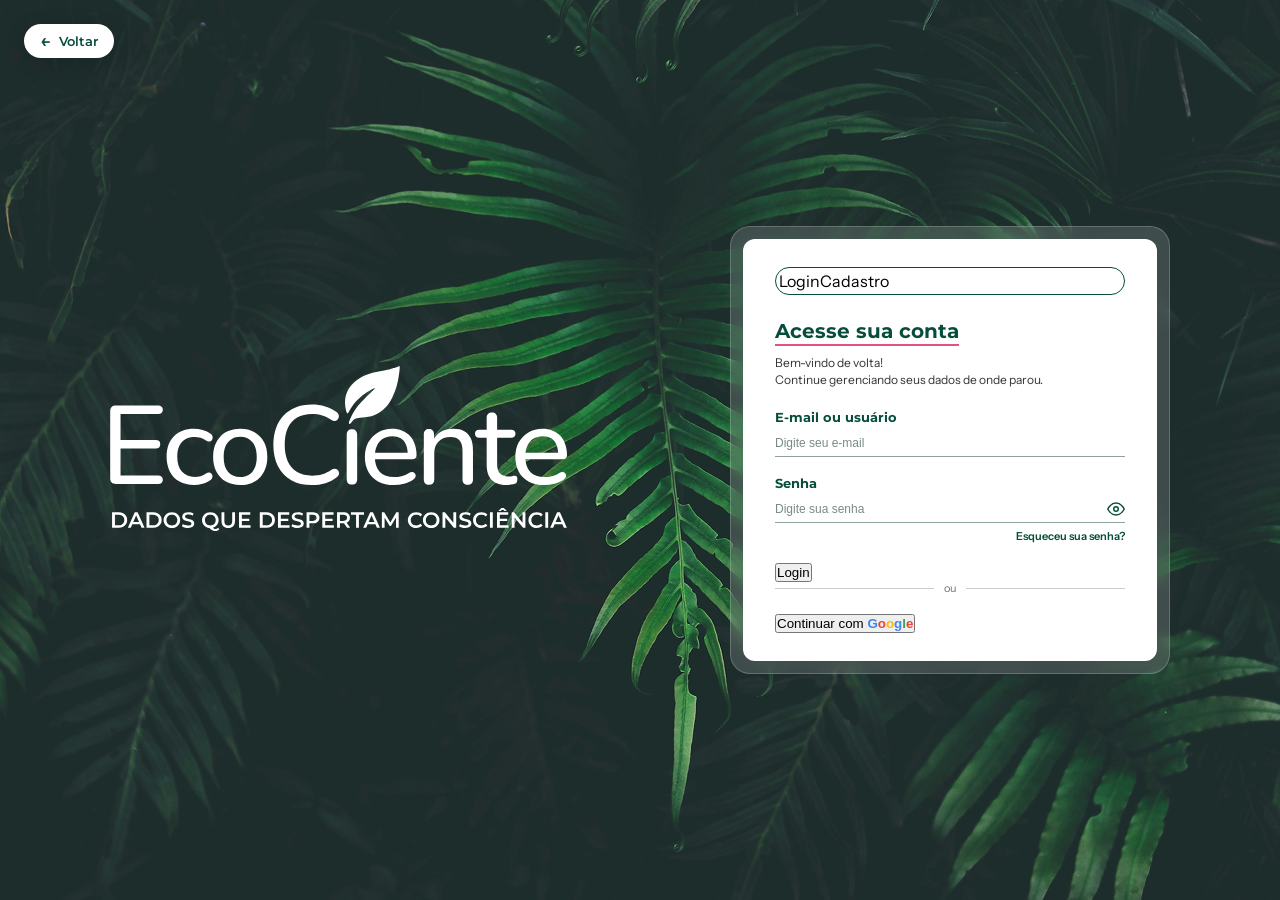
==== cadastro_login.html @ 6b7e90a7 "feat: Adiciona tela de login e cadastro" ====
<!DOCTYPE html>
<html lang="pt-BR">
<head>
    <meta charset="UTF-8">
    <meta name="viewport" content="width=device-width, initial-scale=1.0">
    <title>EcoCiente - Login</title>
    <link rel="icon" href="assets/favicon.png">
    <link rel="preconnect" href="https://fonts.googleapis.com">
    <link rel="preconnect" href="https://fonts.gstatic.com" crossorigin>
    <link href="https://fonts.googleapis.com/css2?family=Instrument+Sans:ital,wght@0,400..700;1,400..700&display=swap" rel="stylesheet">
    <link href="https://fonts.googleapis.com/css2?family=Montserrat:wght@400;500;600;700&display=swap" rel="stylesheet">

    <style>
        * {
            box-sizing: border-box;
            margin: 0;
            padding: 0;
        }

        body {
            background-image: url('assets/tela-fundo-login.png');
            background-size: cover;
            background-position: center;
            min-height: 100vh;
            display: flex;
            justify-content: center;
            align-items: center;
            font-family: 'Instrument Sans', sans-serif;
        }

        .container {
            display: grid;
            grid-template-columns: 1fr 1fr;
            gap: 40px;
            width: 100%;
            max-width: 1100px;
            padding: 20px;
            align-items: center;
        }

        .logotipo img {
            max-width: 100%;
            height: auto;
            display: block;
        }

        .card-wrapper {
            background: rgba(255, 255, 255, 0.15);
            backdrop-filter: blur(8px);
            padding: 12px;
            border-radius: 20px;
            border: 1px solid rgba(255, 255, 255, 0.2);
            justify-self: end;
            width: 100%;
            max-width: 440px;
        }

        .container-login {
            position: relative;
            background-color: #ffffff;
            border-radius: 12px;
            padding: 28px 32px;
            width: 100%;
        }


        .aba-radio,
        .ver-senha {
            position: absolute;
            width: 1px;
            height: 1px;
            overflow: hidden;
            clip: rect(0 0 0 0);
            white-space: nowrap;
            opacity: 0;
        }

        .tabs {
            display: flex;
            width: 100%;
            background-color: #ffffff;
            border: 1px solid #064E3B;
            padding: 3px;
            border-radius: 50px;
            margin-bottom: 24px;
        }

        .tab-botao {
            flex: 1;
            padding: 7px 12px;
            border-radius: 50px;
            color: #064E3B;
            font-family: 'Montserrat', sans-serif;
            font-weight: 600;
            font-size: 13px;
            cursor: pointer;
            text-align: center;
            user-select: none;
            transition: all 0.25s ease;
        }

        #aba-login:checked ~ .tabs .tab-botao[for="aba-login"],
        #aba-cadastro:checked ~ .tabs .tab-botao[for="aba-cadastro"] {
            background-color: #064E3B;
            color: #ffffff;
        }

        #aba-login:focus-visible ~ .tabs .tab-btn[for="aba-login"],
        #aba-cadastro:focus-visible ~ .tabs .tab-btn[for="aba-cadastro"] {
            outline: 2px solid #E05282;
            outline-offset: -2px;
        }

        .painel {
            display: none;
        }

        #aba-login:checked ~ .painel-login,
        #aba-cadastro:checked ~ .painel-cadastro {
            display: block;
            animation: aparecer 0.3s ease;
        }

        @keyframes aparecer {
            from { opacity: 0; transform: translateY(6px); }
            to   { opacity: 1; transform: translateY(0); }
        }

        .titulo-container {
            margin-bottom: 12px;
        }

        .titulo-padrao {
            color: #064E3B;
            font-family: 'Montserrat', sans-serif;
            font-weight: 700;
            font-size: 20px;
            display: inline-block;
            position: relative;
        }

        .titulo-padrao::after {
            content: '';
            position: absolute;
            left: 0;
            bottom: -3px;
            width: 100%;
            height: 2px;
            background-color: #E05282;
        }

        .subtitulo {
            font-size: 12px;
            color: #333333;
            line-height: 1.4;
            margin-bottom: 20px;
        }

        .form-group {
            margin-bottom: 18px;
            position: relative;
        }

        .form-group label {
            display: block;
            color: #064E3B;
            font-family: 'Montserrat', sans-serif;
            font-weight: 700;
            font-size: 13px;
            margin-bottom: 4px;
        }

        .form-row {
            display: grid;
            grid-template-columns: 1fr 1fr;
            gap: 16px;
        }

        .input-wrapper {
            position: relative;
            display: flex;
            align-items: center;
        }

        .input-field {
            width: 100%;
            border: none;
            border-bottom: 1.5px solid #8FA29A;
            padding: 6px 0;
            font-size: 13px;
            color: #333;
            outline: none;
            background: transparent;
        }

        .input-field::placeholder {
            color: #7A8B84;
            font-size: 12px;
        }

        .input-field:focus {
            border-bottom-color: #064E3B;
        }

        .campo-senha {
            -webkit-text-security: disc;
        }

        .form-group:has(.ver-senha:checked) .campo-senha {
            -webkit-text-security: none;
        }


        .form-group .toggle-password {
            position: absolute;
            right: 0;
            margin-bottom: 0;
            cursor: pointer;
            color: #064E3B;
            display: flex;
            align-items: center;
        }

        .toggle-password .risco {
            display: none;
        }

        .form-group:has(.ver-senha:checked) .toggle-password .risco {
            display: inline;
        }

        .ver-senha:focus-visible + .toggle-password {
            outline: 2px solid #E05282;
            outline-offset: 2px;
            border-radius: 4px;
        }

        .input-wrapper:has(.toggle-password) .input-field {
            padding-right: 24px;
        }

        .forgot-password {
            display: block;
            text-align: right;
            font-size: 11px;
            color: #064E3B;
            font-weight: 600;
            text-decoration: none;
            margin-top: 6px;
        }

        .forgot-password:hover {
            text-decoration: underline;
        }

        .botao-submit {
            width: 100%;
            background-color: #064E3B;
            color: white;
            border: none;
            padding: 10px;
            border-radius: 6px;
            font-family: 'Montserrat', sans-serif;
            font-weight: 600;
            font-size: 14px;
            cursor: pointer;
            margin-top: 16px;
            margin-bottom: 16px;
        }

        .divider {
            display: flex;
            align-items: center;
            text-align: center;
            color: #717171;
            font-size: 11px;
            margin-bottom: 16px; 
        }

        .divider::before,
        .divider::after {
            content: '';
            flex: 1;
            border-bottom: 1px solid #ccc;
        }

        .divider span {
            padding: 0 10px;
            position: relative;
            top: -1px;
        }

        .botao-google {
            width: 100%;
            background-color: #ffffff;
            border: 1px solid #ccc;
            padding: 8px;
            border-radius: 6px;
            font-family: 'Montserrat', sans-serif;
            font-weight: 600;
            font-size: 12px;
            color: #333;
            cursor: pointer;
            display: flex;
            align-items: center;
            justify-content: center;
            gap: 6px;
        }

        .google-text-g { color: #4285F4; }
        .google-text-o1 { color: #EA4335; }
        .google-text-o2 { color: #FBBC05; }
        .google-text-g2 { color: #4285F4; }
        .google-text-l { color: #34A853; }
        .google-text-e { color: #EA4335; }

        .botao-voltar {
            position: absolute;
            top: 24px;
            left: 24px;
            display: inline-flex;
            align-items: center;
            gap: 8px;
            background-color: #ffffff;
            color: #064E3B;
            padding: 8px 16px;
            border-radius: 50px;
            font-family: 'Montserrat', sans-serif;
            font-weight: 600;
            font-size: 13px;
            text-decoration: none;
            box-shadow: 0 4px 20px rgba(0, 0, 0, 0.15);
            transition: background-color 0.2s ease;
        }

        .botao-voltar:hover {
            background-color: #DFEADE;
        }

        .botao-voltar:focus-visible {
            outline: 2px solid #E05282;
            outline-offset: 2px;
        }

        .botao-voltar .seta {
            font-size: 18px;
            line-height: 1;
        }

        @media (max-width: 900px) {
            body {
                align-items: flex-start;
                padding: 72px 16px 24px;
            }

            .botao-voltar {
                top: 16px;
                left: 16px;
            }

            .container {
                grid-template-columns: minmax(0, 1fr);
                gap: 24px;
                max-width: 520px;
                margin: auto;
            }

            .logotipo img {
                width: min(260px, 70%);
                margin: 0 auto;
            }

            .card-wrapper {
                justify-self: center;
            }

            .form-row {
                grid-template-columns: minmax(0, 1fr);
                gap: 18px;
            }
        }

        @media (max-width: 700px) {
            body {
                padding: 64px 12px 16px;
            }

            .botao-voltar {
                top: 12px;
                left: 12px;
            }

            .container {
                gap: 18px;
                padding: 0;
            }

            .logotipo img {
                width: min(220px, 65%);
            }

            .card-wrapper {
                padding: 8px;
                border-radius: 16px;
            }

            .container-login {
                padding: 24px 20px;
            }

            .input-field {
                font-size: 16px;
            }

            .input-field::placeholder {
                font-size: 14px;
            }

            .btn-submit,
            .btn-google {
                min-height: 44px;
            }
        }

    </style>
</head>
<body>

    <a href="index.html" class="botao-voltar" aria-label="Voltar para a página inicial">
        <span class="seta" aria-hidden="true">&larr;</span>
        <span>Voltar</span>
    </a>

    <div class="container">

        <div class="logotipo">
            <img src="assets/logotipo-login.svg" alt="EcoCiente">
        </div>

        <div class="card-wrapper">
            <div class="container-login">

                <input type="radio" name="aba" id="aba-login" class="aba-radio" checked>
                <input type="radio" name="aba" id="aba-cadastro" class="aba-radio">

                <div class="tabs">
                    <label for="aba-login" class="tab-btn">Login</label>
                    <label for="aba-cadastro" class="tab-btn">Cadastro</label>
                </div>

                <div class="painel painel-login">

                    <div class="titulo-container">
                        <h3 class="titulo-padrao">Acesse sua conta</h3>
                    </div>
                    <p class="subtitulo">
                        Bem-vindo de volta!<br>
                        Continue gerenciando seus dados de onde parou.
                    </p>

                    <form>
                        <div class="form-group">
                            <label for="email">E-mail ou usuário</label>
                            <div class="input-wrapper">
                                <input class="input-field" type="text" id="email" name="email" placeholder="Digite seu e-mail">
                            </div>
                        </div>

                        <div class="form-group">
                            <label for="senha">Senha</label>
                            <div class="input-wrapper">
                                <input class="input-field campo-senha" type="text" id="senha" name="senha" placeholder="Digite sua senha" autocomplete="off" autocapitalize="off" autocorrect="off" spellcheck="false">

                                <input type="checkbox" id="ver-senha-login" class="ver-senha" aria-label="Mostrar senha">
                                <label for="ver-senha-login" class="toggle-password">
                                    <svg width="18" height="18" viewBox="0 0 24 24" fill="none" stroke="currentColor" stroke-width="2" stroke-linecap="round" stroke-linejoin="round" aria-hidden="true">
                                        <path d="M1 12s4-8 11-8 11 8 11 8-4 8-11 8-11-8-11-8z"></path>
                                        <circle cx="12" cy="12" r="3"></circle>
                                        <line class="risco" x1="2" y1="2" x2="22" y2="22"></line>
                                    </svg>
                                </label>
                            </div>
                            <a href="#" class="forgot-password">Esqueceu sua senha?</a>
                        </div>

                        <button type="submit" class="btn-submit">Login</button>

                        <div class="divider">
                            <span>ou</span>
                        </div>

                        <button type="button" class="btn-google">
                            Continuar com
                            <span>
                                <strong class="google-text-g">G</strong><strong class="google-text-o1">o</strong><strong class="google-text-o2">o</strong><strong class="google-text-g2">g</strong><strong class="google-text-l">l</strong><strong class="google-text-e">e</strong>
                            </span>
                        </button>
                    </form>
                </div>

                <div class="painel painel-cadastro">

                    <div class="titulo-container">
                        <h3 class="titulo-padrao">Crie sua conta</h3>
                    </div>
                    <p class="subtitulo">
                        Bem-vindo!<br>
                        Comece sua jornada consciente de dados.
                    </p>

                    <form>
                        <!-- Campo Nome -->
                        <div class="form-group">
                            <label for="cad-nome">Nome</label>
                            <div class="input-wrapper">
                                <input class="input-field" type="text" id="cad-nome" name="nome" placeholder="Digite seu nome completo" autocomplete="name">
                            </div>
                        </div>

                        <div class="form-group">
                            <label for="cad-email">E-mail</label>
                            <div class="input-wrapper">
                                <input class="input-field" type="email" id="cad-email" name="email" placeholder="Digite seu e-mail" autocomplete="email">
                            </div>
                        </div>

                        <div class="form-group">
                            <label for="cad-senha">Senha</label>
                            <div class="form-row">
                                <div class="input-wrapper">
                                    <input class="input-field campo-senha" type="text" id="cad-senha" name="senha" placeholder="Digite sua senha" autocomplete="off" autocapitalize="off" autocorrect="off" spellcheck="false">

                                    <input type="checkbox" id="ver-senha-cadastro" class="ver-senha" aria-label="Mostrar senha">
                                    <label for="ver-senha-cadastro" class="toggle-password">
                                        <svg width="18" height="18" viewBox="0 0 24 24" fill="none" stroke="currentColor" stroke-width="2" stroke-linecap="round" stroke-linejoin="round" aria-hidden="true">
                                            <path d="M1 12s4-8 11-8 11 8 11 8-4 8-11 8-11-8-11-8z"></path>
                                            <circle cx="12" cy="12" r="3"></circle>
                                            <line class="risco" x1="2" y1="2" x2="22" y2="22"></line>
                                        </svg>
                                    </label>
                                </div>
                                <div class="input-wrapper">
                                    <input class="input-field campo-senha" type="text" id="cad-confirma" name="confirma_senha" placeholder="Confirme sua senha" aria-label="Confirme sua senha" autocomplete="off" autocapitalize="off" autocorrect="off" spellcheck="false">
                                </div>
                            </div>
                        </div>

                        <button type="submit" class="btn-submit">Próximo</button>

                    </form>
                </div>

            </div>
        </div>
    </div>

</body>
</html>
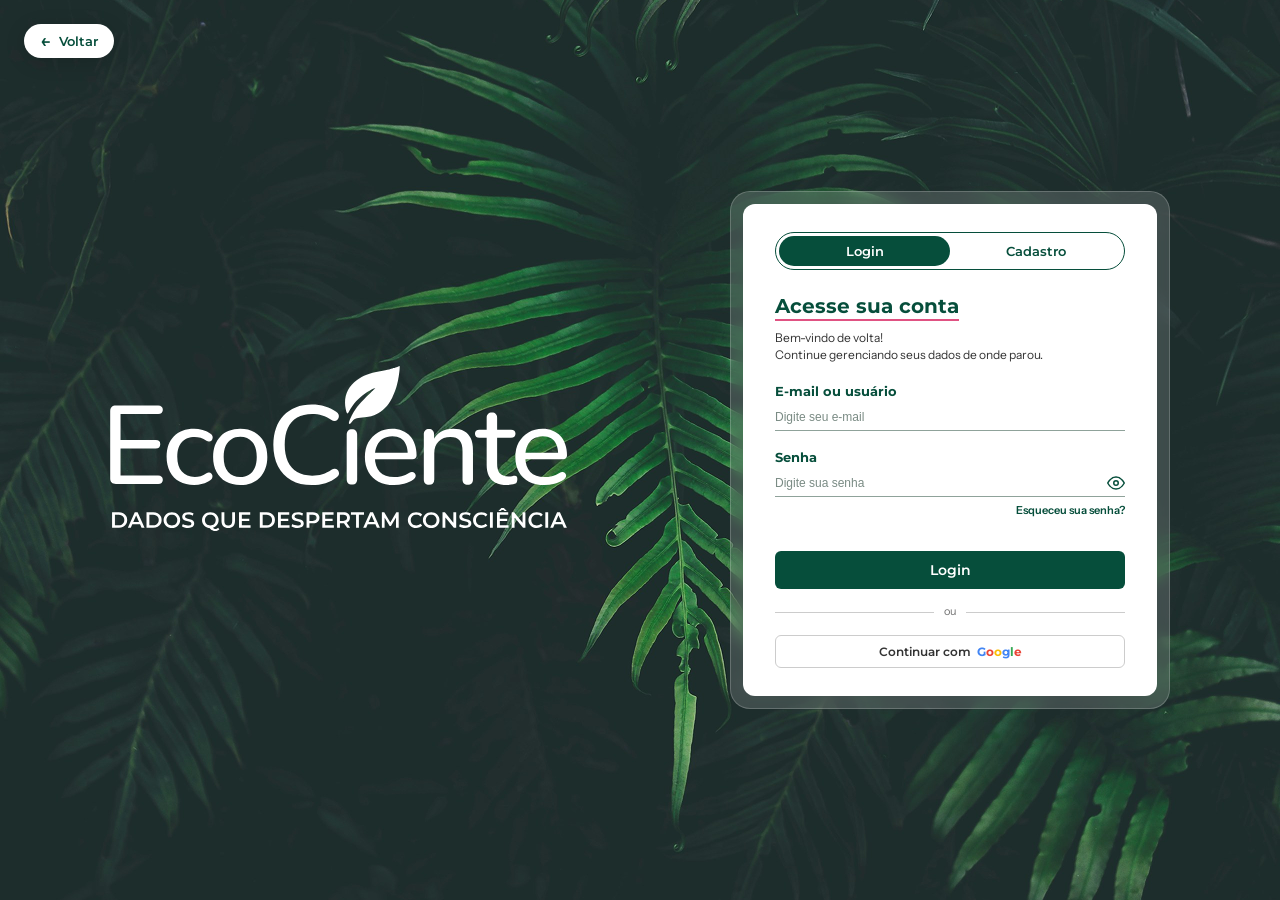
==== commit d023c6bd: "fix: Corrige a diferença dos nomes das classes de botao" ====
--- a/cadastro_login.html
+++ b/cadastro_login.html
@@ -416,8 +416,8 @@
                 font-size: 14px;
             }
 
-            .btn-submit,
-            .btn-google {
+            .botao-submit,
+            .botao-google {
                 min-height: 44px;
             }
         }
@@ -444,8 +444,8 @@
                 <input type="radio" name="aba" id="aba-cadastro" class="aba-radio">
 
                 <div class="tabs">
-                    <label for="aba-login" class="tab-btn">Login</label>
-                    <label for="aba-cadastro" class="tab-btn">Cadastro</label>
+                    <label for="aba-login" class="tab-botao">Login</label>
+                    <label for="aba-cadastro" class="tab-botao">Cadastro</label>
                 </div>
 
                 <div class="painel painel-login">
@@ -483,13 +483,13 @@
                             <a href="#" class="forgot-password">Esqueceu sua senha?</a>
                         </div>
 
-                        <button type="submit" class="btn-submit">Login</button>
+                        <button type="submit" class="botao-submit">Login</button>
 
                         <div class="divider">
                             <span>ou</span>
                         </div>
 
-                        <button type="button" class="btn-google">
+                        <button type="button" class="botao-google">
                             Continuar com
                             <span>
                                 <strong class="google-text-g">G</strong><strong class="google-text-o1">o</strong><strong class="google-text-o2">o</strong><strong class="google-text-g2">g</strong><strong class="google-text-l">l</strong><strong class="google-text-e">e</strong>
@@ -545,7 +545,7 @@
                             </div>
                         </div>
 
-                        <button type="submit" class="btn-submit">Próximo</button>
+                        <button type="submit" class="botao-submit">Próximo</button>
 
                     </form>
                 </div>
